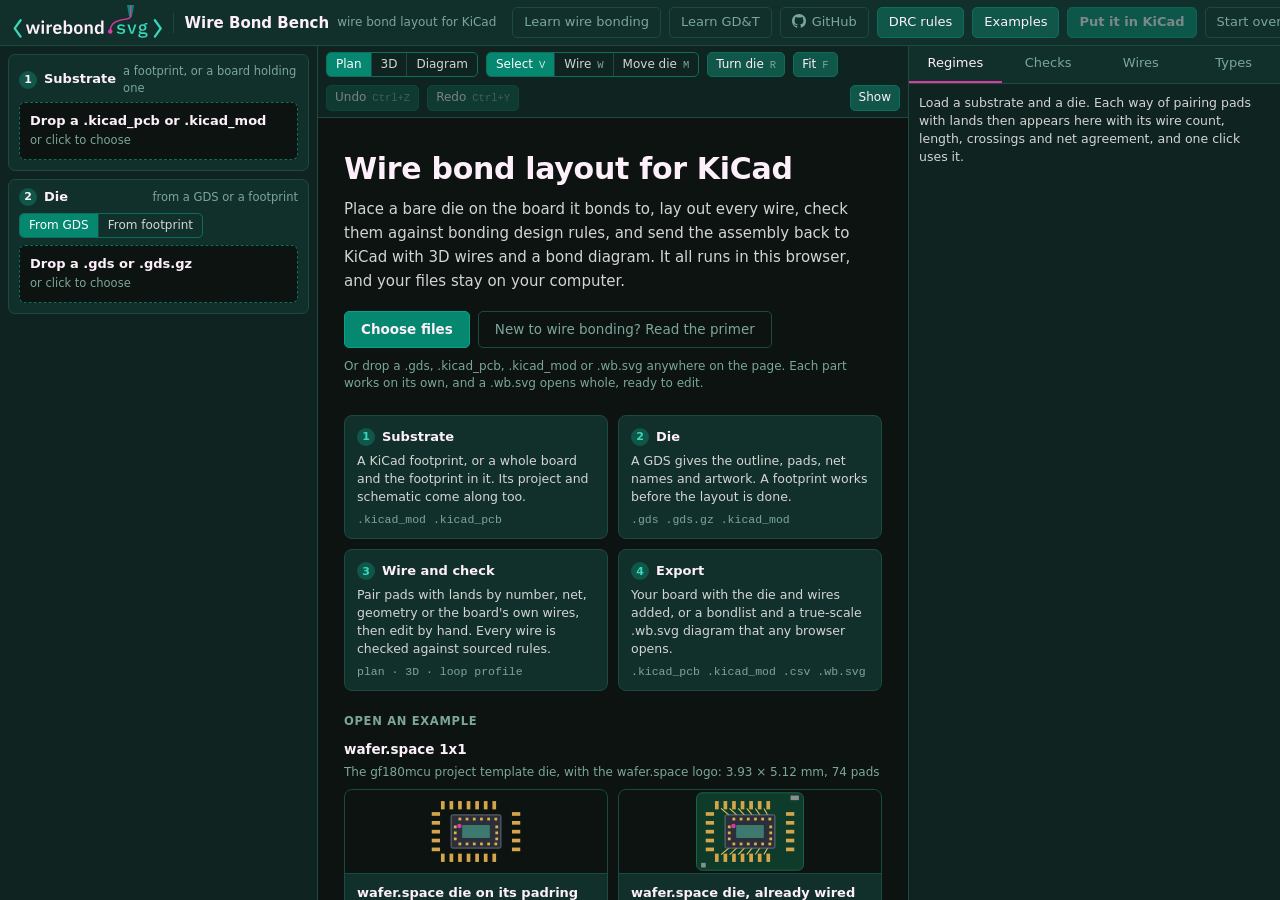
==== app/index.html @ 4c3419e8 "init" ====
<!doctype html>
<html lang="en">
<head>
<meta charset="utf-8">
<meta name="viewport" content="width=device-width, initial-scale=1">
<title>Wire Bond Bench</title>
<link rel="icon" type="image/svg+xml" href="brand/wirebond-icon.svg">
<link rel="stylesheet" href="style.css">
</head>
<body>
<header id="top">
  <div class="brand"><img class="logo" src="brand/wirebond-logo.svg" alt="wirebond.svg" width="151" height="38"><span class="app">Wire Bond Bench</span><span class="sub">wire bond layout for KiCad</span></div>
  <div id="busy" hidden><span id="busyText"></span><span class="bar"><i id="busyBar"></i></span></div>
  <div class="grow"></div>
  <a class="btn ghost" href="../docs/primer/wire-bonding-primer.html" target="_blank" rel="noopener" data-tip="top:primer" style="text-decoration:none">Learn wire bonding</a>
  <a class="btn ghost" href="../docs/primer/gdt.html" target="_blank" rel="noopener" data-tip="top:gdt" style="text-decoration:none">Learn GD&amp;T</a>
  <a class="btn ghost" href="https://github.com/anfroholic/wirebonding.svg" target="_blank" rel="noopener" data-tip="top:repo" style="text-decoration:none"><svg class="gh" viewBox="0 0 16 16" width="14" height="14" aria-hidden="true"><path fill="currentColor" d="M8 0C3.58 0 0 3.58 0 8c0 3.54 2.29 6.53 5.47 7.59.4.07.55-.17.55-.38 0-.19-.01-.82-.01-1.49-2.01.37-2.53-.49-2.69-.94-.09-.23-.48-.94-.82-1.13-.28-.15-.68-.52-.01-.53.63-.01 1.08.58 1.23.82.72 1.21 1.87.87 2.33.66.07-.52.28-.87.51-1.07-1.78-.2-3.64-.89-3.64-3.95 0-.87.31-1.59.82-2.15-.08-.2-.36-1.02.08-2.12 0 0 .67-.21 2.2.82.64-.18 1.32-.27 2-.27.68 0 1.36.09 2 .27 1.53-1.04 2.2-.82 2.2-.82.44 1.1.16 1.92.08 2.12.51.56.82 1.27.82 2.15 0 3.07-1.87 3.75-3.65 3.95.29.25.54.73.54 1.48 0 1.07-.01 1.93-.01 2.2 0 .21.15.46.55.38A8.013 8.013 0 0016 8c0-4.42-3.58-8-8-8z"/></svg>GitHub</a>
  <button class="btn" data-act="openDrc" id="drcBtn">DRC rules</button>
  <div class="menuwrap">
    <button class="btn" data-act="menu" data-menu="sampleMenu">Examples</button>
    <div class="menu pad" id="sampleMenu" hidden></div>
  </div>
  <div class="menuwrap">
    <button class="btn primary" data-act="menu" data-menu="exportMenu" id="exportBtn">Put it in KiCad</button>
    <div class="menu right" id="exportMenu" hidden>
      <button data-act="export" data-what="board">Assembled board and 3D wires (.zip)<small>Your board plus the die, one footprint per wire, and the type library</small></button>
      <button data-act="export" data-what="fp">Die footprint (.kicad_mod)<small>Outline, numbered Fab pads and the artwork image. No copper.</small></button>
      <button data-act="export" data-what="fp3d">Die footprint with 3D model (.kicad_mod)<small>The same, with the die as a STEP embedded in it. One file, nothing to keep beside it.</small></button>
      <button data-act="export" data-what="kit">Die kit (.zip)<small>Footprint, schematic symbol, 3D stand-in and a JSON manifest</small></button>
      <button data-act="export" data-what="bond">Bondlist (.csv)<small>Every wire: ends, heights, type, length</small></button>
      <button data-act="export" data-what="svg">Bond diagram (.wb.svg)<small>True-scale drawing that is also the data: plan, side view, loop profiles</small></button>
    </div>
  </div>
  <button class="btn ghost" data-act="reset">Start over</button>
</header>

<main id="layout">
  <aside id="left"></aside>

  <section id="centre">
    <div id="toolbar">
      <div class="seg" role="group" aria-label="View">
        <button data-act="mode" data-mode="plan" class="on">Plan</button>
        <button data-act="mode" data-mode="3d">3D</button>
        <button data-act="mode" data-mode="diagram">Diagram</button>
      </div>
      <div class="seg" role="group" aria-label="Tool" id="tools">
        <button data-act="tool" data-tool="select" class="on">Select<kbd>V</kbd></button>
        <button data-act="tool" data-tool="wire">Wire<kbd>W</kbd></button>
        <button data-act="tool" data-tool="move">Move die<kbd>M</kbd></button>
      </div>
      <button class="btn small" data-act="rotate">Turn die<kbd>R</kbd></button>
      <button class="btn small" data-act="fit">Fit<kbd>F</kbd></button>
      <button class="btn small" data-act="undo" id="undoBtn" disabled>Undo<kbd>Ctrl+Z</kbd></button>
      <button class="btn small" data-act="redo" id="redoBtn" disabled>Redo<kbd>Ctrl+Y</kbd></button>
      <span id="diagTools" hidden>
        <span class="seg" role="group" aria-label="Diagram shows">
          <button data-act="diagPane" data-tab="picture" class="on">Drawing</button>
          <button data-act="diagPane" data-tab="both">Both</button>
          <button data-act="diagPane" data-tab="code">Code</button>
        </span>
        <span data-show="picture"><button class="btn small" data-act="diagZoom" data-what="out" aria-label="Zoom out">−</button><button class="btn small" data-act="diagZoom" data-what="in" aria-label="Zoom in">+</button></span>
        <label data-show="code" data-tip="diag:wrap"><input type="checkbox" id="diagWrap" data-tip="diag:wrap"> Wrap</label>
        <button class="btn small" data-act="diagCopy" id="diagCopyBtn">Copy code</button>
        <button class="btn small" data-act="diagDownload" id="diagDlBtn">Download .wb.svg</button>
      </span>
      <div class="grow"></div>
      <div class="menuwrap">
        <button class="btn small" data-act="menu" data-menu="showMenu">Show</button>
        <div class="menu right pad" id="showMenu" hidden></div>
      </div>
    </div>
    <div id="stage">
      <div class="canvasbox" id="planBox"><canvas id="plan"></canvas></div>
      <div class="canvasbox" id="tiltBox" hidden><canvas id="tilt"></canvas><div class="hint3d">Drag to orbit, right-drag to pan, scroll to zoom. Height <input id="zExag" type="range" min="1" max="5" step="0.5" value="1" aria-label="Height exaggeration" data-tip="zExag"> <output id="zExagOut" data-tip="zExagOut">1×</output></div></div>
      <div class="canvasbox" id="diagBox" hidden>
        <div id="diagPicture" class="diagpane"></div>
        <pre id="diagCode" class="diagpane" tabindex="0" hidden></pre>
        <div id="diagMsg" hidden></div>
        <div id="diagMeta" data-tip="diag:meta"></div>
      </div>
      <div id="coord"></div>
      <div id="dropHint" hidden><div>Drop files anywhere<small>.kicad_pcb, .kicad_mod, .gds or .gds.gz</small></div></div>
    </div>
    <div id="bottom">
      <div class="canvasbox" id="loopBox"><canvas id="loop"></canvas><span class="info loopinfo" role="button" tabindex="0" data-tip="loopView" aria-label="About the loop view">ⓘ</span></div>
      <div id="inspector"></div>
    </div>
    <div id="empty" hidden></div>
  </section>

  <aside id="right">
    <nav id="tabs">
      <button data-act="tab" data-tab="regimes" class="on">Regimes</button>
      <button data-act="tab" data-tab="checks">Checks</button>
      <button data-act="tab" data-tab="wires">Wires</button>
      <button data-act="tab" data-tab="types">Types</button>
    </nav>
    <div id="tabBody"></div>
  </aside>
</main>

<div id="tip" hidden></div>
<div id="uitip" popover="manual" role="tooltip"></div>
<div id="toasts" role="status" aria-live="polite"></div>
<input type="file" id="pickAny" hidden multiple accept=".kicad_pcb,.kicad_pro,.kicad_sch,.kicad_mod,.gds,.gds2,.gdsii,.gz">
<a id="dl" hidden></a>
<dialog id="drc" aria-labelledby="drcTitle"><div id="drcBody"></div></dialog>
<input type="file" id="pickRules" hidden accept=".json,application/json">
<script src="js/kicad.js"></script>
<script src="js/gds.js"></script>
<script src="js/rules.js"></script>
<script src="js/model.js"></script>
<script src="js/step.js"></script>
<script src="js/export.js"></script>
<script src="js/wbsvg.js"></script>
<script src="js/view.js"></script>
<script src="js/py-config.js"></script>
<script src="js/py-pyodide.js"></script>
<script src="js/py.js"></script>
<script src="js/tips.js"></script>
<script src="js/app.js"></script>
</body>
</html>
---- app/style.css ----
/* Evezor palette, as in evezor_ide/app/static/core/style.css and macro_sharer/app/static/style.css. */
:root {
  --green: #068770; --magenta: #d93aa7; --blue: #3ea9da;
  --shade-1: #0b6f5d; --shade-2: #105649; --shade-3: #12302b; --shade-4: #0c1311;
  --surface: #12302b; --element: #105649; --inset: #0c1311; --panel: #0f2420;
  --ink: #d4d4d4; --ink-high: #fef0fa; --muted: #7ba69c; --line: #1c4a40;
  --brand-ink: #36d9bb; --ok: #36d9bb; --warn: #e8a33d; --bad: #ff6b6b; --info: #8ad6fa;
  --font: "IBM Plex Sans", "Segoe UI", system-ui, -apple-system, sans-serif;
  --mono: "IBM Plex Mono", "Cascadia Mono", Consolas, ui-monospace, monospace;
}
* { box-sizing: border-box; }
html, body { height: 100%; margin: 0; }
body { background: var(--shade-4); color: var(--ink); font: 13px/1.45 var(--font); display: flex; flex-direction: column; overflow: hidden; }
button, input, select { font: inherit; color: inherit; }
kbd { font: 10.5px var(--mono); color: var(--muted); margin-left: 6px; }
small { color: var(--muted); }
code, .mono { font-family: var(--mono); font-size: 0.93em; }
[hidden] { display: none !important; }
:focus-visible { outline: 2px solid var(--blue); outline-offset: 1px; }

#top { flex: 0 0 46px; display: flex; align-items: center; gap: 8px; padding: 0 12px; background: var(--shade-3); border-bottom: 1px solid var(--line); }
.brand { font-weight: 600; color: var(--ink-high); font-size: 15px; display: flex; align-items: center; gap: 8px; white-space: nowrap; }
/* Logo: concept 28 "Period ball" from docs/logo/marks.html, built by docs/logo/make_brand.py. */
.brand .logo { display: block; height: 38px; width: auto; flex: none; }
.brand .app { padding-left: 10px; margin-left: 2px; border-left: 1px solid var(--line); line-height: 20px; }
.brand .sub { font-weight: 400; font-size: 12px; color: var(--muted); }
.grow { flex: 1; }
#busy { display: flex; align-items: center; gap: 10px; margin-left: 18px; color: var(--ink-high); font-size: 12px; white-space: nowrap; }
.bar { width: 170px; height: 5px; background: var(--inset); border-radius: 3px; overflow: hidden; display: inline-block; }
.bar i { display: block; height: 100%; width: 0; background: var(--magenta); transition: width .12s; }

.btn { background: var(--element); border: 1px solid var(--shade-1); border-radius: 5px; padding: 5px 11px; cursor: pointer; color: var(--ink-high); white-space: nowrap; }
.btn:hover { background: var(--shade-1); }
.btn.primary { background: var(--green); border-color: #08a287; font-weight: 600; }
.btn.primary:hover { background: #079c82; }
.btn.ghost { background: transparent; border-color: var(--line); color: var(--muted); }
.btn.ghost:hover { color: var(--ink-high); border-color: var(--shade-1); background: transparent; }
.btn.small { padding: 3px 8px; font-size: 12px; }
.btn[disabled] { opacity: .45; cursor: not-allowed; }
.link { background: none; border: 0; color: var(--blue); padding: 0; cursor: pointer; text-decoration: underline; text-underline-offset: 2px; font-size: 12px; }

.menuwrap { position: relative; }
.menu { position: absolute; top: calc(100% + 5px); left: 0; z-index: 40; background: var(--shade-3); border: 1px solid var(--shade-1); border-radius: 6px; box-shadow: 0 8px 28px rgba(0,0,0,.55); min-width: 310px; padding: 4px; }
.menu.right { left: auto; right: 0; }
.menu.pad { padding: 10px 12px; min-width: 230px; }
.menu > button { display: block; width: 100%; text-align: left; background: none; border: 0; padding: 7px 9px; border-radius: 4px; cursor: pointer; color: var(--ink-high); }
.menu > button:hover { background: var(--element); }
.menu > button[disabled] { opacity: .45; cursor: not-allowed; background: none; }
.menu small { display: block; font-size: 11.5px; }
.menu h5 { margin: 8px 0 4px; font-size: 11px; color: var(--muted); font-weight: 600; text-transform: uppercase; letter-spacing: .05em; }
.menu h5:first-child { margin-top: 0; }
.menu label { display: flex; align-items: center; gap: 7px; padding: 2px 0; cursor: pointer; }

#layout { flex: 1; min-height: 0; display: grid; grid-template-columns: 318px minmax(0, 1fr) 372px; }
#left, #right { background: var(--panel); overflow-y: auto; min-height: 0; }
#left { border-right: 1px solid var(--line); padding: 8px; }
#right { border-left: 1px solid var(--line); display: flex; flex-direction: column; overflow: hidden; }
#centre { display: flex; flex-direction: column; min-width: 0; min-height: 0; position: relative; }

#toolbar { flex: 0 0 auto; display: flex; flex-wrap: wrap; align-items: center; gap: 8px; padding: 6px 8px; background: var(--panel); border-bottom: 1px solid var(--line); }
.seg { display: inline-flex; border: 1px solid var(--shade-1); border-radius: 5px; overflow: hidden; }
.seg button { background: transparent; border: 0; padding: 3px 9px; font-size: 12px; cursor: pointer; color: var(--ink); border-right: 1px solid var(--line); }
.seg button:last-child { border-right: 0; }
.seg button:hover { background: var(--element); }
.seg button.on { background: var(--green); color: #fff; }
.seg button.on kbd { color: #c6efe6; }

#stage { flex: 1; min-height: 0; position: relative; background: var(--shade-4); }
.canvasbox { position: absolute; inset: 0; overflow: hidden; }
.canvasbox canvas { display: block; touch-action: none; }
.hint3d { position: absolute; left: 12px; top: 8px; color: var(--muted); font-size: 12px; display: flex; align-items: center; gap: 8px; pointer-events: auto; }
.hint3d { white-space: nowrap; }
.hint3d input[type=range] { width: 90px; accent-color: var(--magenta); }
#coord { position: absolute; right: 12px; bottom: 8px; font: 11.5px var(--mono); color: var(--muted); pointer-events: none; }
#dropHint { position: absolute; inset: 10px; border: 2px dashed var(--magenta); border-radius: 10px; background: rgba(12,19,17,.82); display: flex; align-items: center; justify-content: center; font-size: 20px; color: var(--ink-high); text-align: center; z-index: 20; pointer-events: none; }
#dropHint small { display: block; font-size: 13px; margin-top: 4px; }

#empty { position: absolute; inset: var(--toolbar-h, 41px) 0 0 0; z-index: 5; display: flex; padding: 26px; overflow: auto; background: var(--shade-4); }
.welcome { max-width: 860px; margin: auto; padding-block: 8px 4px; }
.welcome .hero { margin-bottom: 22px; }
.welcome h1 { color: var(--ink-high); font-size: 30px; font-weight: 600; line-height: 1.15; margin: 0 0 10px; letter-spacing: -.01em; }
.welcome p { color: var(--ink); margin: 0 0 18px; font-size: 14px; }
.welcome .lede { max-width: 660px; font-size: 15px; line-height: 1.6; }
.welcome .btn.big { padding: 8px 16px; font-size: 13.5px; text-decoration: none; }
.welcome .droptip { display: block; margin-top: 10px; font-size: 12px; }
.welcome .status { margin-top: 26px; padding-top: 14px; border-top: 1px solid var(--line); color: var(--muted); font-size: 12px; line-height: 1.55; }
.welcome .status b { color: var(--ink); font-weight: 600; }
.welcome .status .repolinks { display: block; margin-top: 6px; }
#top .btn .gh { vertical-align: -2px; margin-right: 6px; }
.welcome h2 { color: var(--muted); font-size: 11.5px; font-weight: 600; text-transform: uppercase; letter-spacing: .06em; margin: 22px 0 10px; }
.exgroup { margin-bottom: 14px; }
.exgroup h3 { margin: 0 0 8px; font-size: 13.5px; font-weight: 600; color: var(--ink-high); display: flex; flex-wrap: wrap; align-items: baseline; gap: 4px 10px; }
.exgroup h3 small { font-weight: 400; font-size: 12px; }
.excards { display: grid; grid-template-columns: repeat(auto-fill, minmax(230px, 1fr)); gap: 10px; }
.excard { display: flex; flex-direction: column; text-align: left; padding: 0; overflow: hidden; cursor: pointer; background: var(--surface); border: 1px solid var(--line); border-radius: 8px; transition: border-color .12s, transform .12s; }
.excard:hover { border-color: var(--green); transform: translateY(-1px); }
.excard .t { display: flex; flex-direction: column; gap: 4px; padding: 10px 12px 12px; }
.excard b { color: var(--ink-high); font-size: 13px; }
.excard .t > span { color: var(--ink); font-size: 12px; line-height: 1.45; }
.excard .t > .ext { font: 11px var(--mono); color: var(--muted); margin-top: 3px; }
.exart { display: block; width: 100%; height: 84px; background: var(--inset); border-bottom: 1px solid var(--line); }
.exart .pcb { fill: #0e3b2a; stroke: #1d6a4d; stroke-width: 1; }
.exart .part { fill: #8a8f96; }
.exart .lands rect { fill: #d4a54a; }
.exart .die { fill: #2a2f3a; stroke: #6c7686; stroke-width: 1; }
.exart .die.fp { fill: none; stroke-dasharray: 3 2; }
.exart .art { fill: #4fb79d; opacity: .55; }
.exart .logo { fill: var(--magenta); }
.exart .pads rect { fill: #e0ae4a; }
.exart .wires line { stroke: #f0c860; stroke-width: 1.1; }
.exart .wires line.d2d { stroke: #5aa9e6; }
.exart .wires line.stk { stroke: #9b7fd4; }
.exart .bank { fill: var(--magenta); opacity: .45; }
.flow { display: grid; grid-template-columns: repeat(2, minmax(0, 1fr)); gap: 10px; margin-bottom: 8px; }
.flow > div { display: flex; flex-direction: column; background: var(--surface); border: 1px solid var(--line); border-radius: 8px; padding: 12px; }
.flow b { display: flex; align-items: center; gap: 7px; color: var(--ink-high); margin-bottom: 5px; }
.flow b i { font-style: normal; display: inline-grid; place-items: center; width: 18px; height: 18px; border-radius: 50%; background: var(--element); color: var(--brand-ink); font-size: 11px; }
.flow .ext { margin-top: auto !important; padding-top: 7px; }
.flow span { color: var(--ink); font-size: 12.5px; }
.flow .ext { display: block; font: 11.5px var(--mono); color: var(--muted); margin-top: 7px; }
.welcome .row { display: flex; gap: 8px; flex-wrap: wrap; align-items: center; }

#bottom { flex: 0 0 172px; display: flex; border-top: 1px solid var(--line); min-height: 0; }
#loopBox { position: relative; flex: 1; min-width: 0; }
#inspector { flex: 0 0 264px; background: var(--panel); border-left: 1px solid var(--line); padding: 9px 11px; overflow-y: auto; font-size: 12.5px; }
#inspector h4 { margin: 0 0 6px; color: var(--ink-high); font-size: 13px; font-weight: 600; }
#inspector dl { display: grid; grid-template-columns: auto 1fr; gap: 1px 10px; margin: 0 0 7px; }
#inspector dt { color: var(--muted); }
#inspector dd { margin: 0; font-family: var(--mono); font-size: 12px; overflow-wrap: anywhere; }
#inspector .acts { display: flex; flex-wrap: wrap; gap: 5px; }
#inspector input, #inspector select { width: 100%; }

/* left steps */
.step { background: var(--surface); border: 1px solid var(--line); border-radius: 7px; margin-bottom: 8px; }
.step > h3 { margin: 0; padding: 8px 10px 6px; font-size: 13px; font-weight: 600; color: var(--ink-high); display: flex; align-items: center; gap: 7px; }
.step > h3 .num { width: 18px; height: 18px; border-radius: 50%; background: var(--element); color: var(--ink-high); font-size: 11px; display: inline-flex; align-items: center; justify-content: center; flex: none; }
.step.done > h3 .num { background: var(--green); }
.step > h3 small { margin-left: auto; font-weight: 400; font-size: 11.5px; }
.step .body { padding: 0 10px 10px; }
.drop { display: block; width: 100%; border: 1px dashed var(--shade-1); border-radius: 6px; padding: 9px 10px; background: var(--inset); text-align: left; cursor: pointer; color: var(--ink); }
.drop:hover, .drop.over { border-color: var(--magenta); background: #15211e; }
.drop b { color: var(--ink-high); font-weight: 600; display: block; overflow-wrap: anywhere; }
.drop small { font-size: 11.5px; }
.field { display: grid; grid-template-columns: 96px minmax(0, 1fr); align-items: center; gap: 6px; margin-top: 6px; font-size: 12.5px; }
.field > span { color: var(--muted); }
.field.wide { grid-template-columns: 1fr; }
input[type=text], input[type=number], select { background: var(--inset); border: 1px solid var(--line); border-radius: 4px; padding: 3px 6px; min-width: 0; width: 100%; }
input[type=number] { font-family: var(--mono); font-size: 12px; }
input[type=range] { accent-color: var(--green); width: 100%; }
input[type=checkbox], input[type=radio] { accent-color: var(--green); }
.duo { display: grid; grid-template-columns: 1fr 1fr; gap: 6px; }
.duo .field { grid-template-columns: auto minmax(0, 1fr); }
.note { margin-top: 7px; font-size: 12px; color: var(--muted); }
.note b { color: var(--ink); font-weight: 600; }
.stats { display: grid; grid-template-columns: repeat(3, 1fr); gap: 5px; margin-top: 8px; }
.stats div { background: var(--inset); border-radius: 5px; padding: 4px 7px; }
.stats b { display: block; font: 600 13.5px var(--mono); color: var(--ink-high); }
.stats span { font-size: 11px; color: var(--muted); }
.warnline { margin-top: 7px; font-size: 12px; color: var(--warn); }
/* What wbx.py said, under the tolerance */
#tolRun small { color: var(--muted); }
.pyout { margin: 4px 0 0; padding-left: 16px; font: 11.5px var(--mono); }
.pyout.err { color: var(--bad); }
.pyout.warn { color: var(--warn); }
details.more { margin-top: 8px; }
details.more > summary { cursor: pointer; color: var(--blue); font-size: 12px; }
.layerlist { max-height: 210px; overflow-y: auto; margin-top: 5px; background: var(--inset); border-radius: 5px; padding: 4px 6px; }
.layerlist label { display: grid; grid-template-columns: 16px 14px 1fr auto; gap: 6px; align-items: center; font: 11.5px var(--mono); padding: 1px 0; cursor: pointer; }
.layerlist input[type=color] { width: 14px; height: 14px; padding: 0; border: 0; background: none; cursor: pointer; }
.layerlist small { font: 10.5px var(--mono); }

/* right */
#tabs { display: flex; flex: 0 0 auto; border-bottom: 1px solid var(--line); background: var(--shade-3); }
#tabs button { flex: 1; background: none; border: 0; padding: 8px 4px; cursor: pointer; color: var(--muted); border-bottom: 2px solid transparent; font-weight: 500; }
#tabs button:hover { color: var(--ink-high); }
#tabs button.on { color: var(--ink-high); border-bottom-color: var(--magenta); }
#tabs .count { font: 10.5px var(--mono); padding: 0 5px; border-radius: 8px; margin-left: 4px; background: var(--element); color: var(--ink-high); }
#tabs .count.warn { background: var(--warn); color: #201400; }
#tabs .count.bad { background: var(--bad); color: #2c0606; }
#tabBody { flex: 1; overflow-y: auto; padding: 10px; min-height: 0; }
.lead { color: var(--ink); margin: 0 0 9px; font-size: 12.5px; }
.regime { border: 1px solid var(--line); background: var(--surface); border-radius: 7px; margin-bottom: 7px; padding: 8px 10px; cursor: pointer; display: block; width: 100%; text-align: left; }
.regime:hover { border-color: var(--magenta); }
.regime.on { border-color: var(--green); box-shadow: inset 3px 0 0 var(--green); }
.regime.off { opacity: .55; cursor: default; }
.regime.off:hover { border-color: var(--line); }
.regime header { display: flex; align-items: center; gap: 6px; }
.regime header b { color: var(--ink-high); font-weight: 600; }
.regime header .tag { margin-left: auto; }
.regime p { margin: 2px 0 6px; font-size: 12px; color: var(--muted); }
.metrics { display: grid; grid-template-columns: repeat(5, 1fr); gap: 2px; }
.metrics div { font-size: 10.5px; color: var(--muted); }
.metrics b { display: block; font: 600 12.5px var(--mono); color: var(--ink-high); }
.metrics b.warn { color: var(--warn); }
.metrics b.bad { color: var(--bad); }
.tag { font-size: 10.5px; padding: 0 6px; border-radius: 8px; background: var(--element); color: var(--ink-high); white-space: nowrap; }
.tag.ok { background: #0d4a3f; color: var(--ok); }
.tag.warn { background: #4a3510; color: var(--warn); }
.tag.fail { background: #4a1a1a; color: var(--bad); }
.tag.info { background: #123a4a; color: var(--info); }
.tag.na { background: #2b3a37; color: var(--muted); }
.check { border-bottom: 1px solid var(--line); padding: 7px 2px; cursor: pointer; }
.check:hover, .check.on { background: var(--surface); }
.check.hit { box-shadow: inset 3px 0 0 var(--magenta); padding-left: 8px; }
.check header { display: flex; align-items: center; gap: 6px; }
.check header b { font-weight: 500; color: var(--ink-high); }
.check header .tag { margin-left: auto; }
.check .val { font: 12px var(--mono); }
.check small { display: block; font-size: 11.5px; }
.check .limit { display: inline-flex; gap: 4px; align-items: center; font-size: 11.5px; color: var(--muted); margin-left: 8px; }
.check .limit input { width: 58px; padding: 0 4px; }
table.wires { width: 100%; border-collapse: collapse; font-size: 12px; }
table.wires th { text-align: left; color: var(--muted); font-weight: 500; font-size: 11px; position: sticky; top: -10px; background: var(--panel); padding: 2px 4px; }
table.wires td { padding: 2px 4px; border-top: 1px solid var(--line); font-family: var(--mono); font-size: 11.5px; white-space: nowrap; }
table.wires td.net { max-width: 86px; overflow: hidden; text-overflow: ellipsis; }
table.wires tr { cursor: pointer; scroll-margin-top: 24px; }
table.wires tr:hover td { background: var(--surface); }
table.wires tr.on td { background: #3b1f35; }
table.wires:focus { outline: none; }
table.wires:focus-visible { outline: 1px solid var(--shade-1); outline-offset: 1px; }
#inspector .bulkpin { display: flex; align-items: center; gap: 6px; margin-top: 7px; color: var(--ink); }
#inspector .bulkpin input { width: auto; margin: 0; }
table.wires select { padding: 0 2px; font-size: 11px; font-family: var(--mono); }
.tools { display: flex; gap: 6px; flex-wrap: wrap; margin-bottom: 8px; align-items: center; }
.type { background: var(--surface); border: 1px solid var(--line); border-radius: 7px; padding: 8px 10px; margin-bottom: 8px; }
.type.on { border-color: var(--magenta); box-shadow: inset 3px 0 0 var(--magenta); }
.type .head { display: grid; grid-template-columns: 16px 1fr auto; gap: 7px; align-items: center; }
.type .head input[type=color] { width: 16px; height: 16px; padding: 0; border: 0; background: none; cursor: pointer; }
.type .head input[type=text] { font-weight: 600; }
.type svg { display: block; width: 100%; height: 64px; background: var(--inset); border-radius: 4px; margin: 6px 0; }
.type .grid { display: grid; grid-template-columns: repeat(4, minmax(0, 1fr)); gap: 5px; }
.type label { display: block; font-size: 11px; color: var(--muted); }
.type label.span2 { grid-column: span 2; }
.type label.span4 { grid-column: span 4; }
.type .moves { font-family: var(--mono); font-size: 12px; }
.bad-input { border-color: var(--bad) !important; }
.rule { display: grid; grid-template-columns: minmax(0, 1fr) 96px 20px; gap: 5px; margin-top: 5px; align-items: center; }
.rule input { font-family: var(--mono); font-size: 12px; }
.x { background: none; border: 0; color: var(--muted); cursor: pointer; padding: 0; font-size: 14px; }
.x:hover { color: var(--bad); }
.dielist { display: grid; gap: 3px; margin-bottom: 8px; }
.dierow { display: grid; grid-template-columns: auto minmax(0, 1fr) auto auto; gap: 7px; align-items: center; background: var(--inset); border: 1px solid transparent; border-radius: 5px; padding: 3px 7px; cursor: pointer; font-size: 12px; }
.dierow:hover { border-color: var(--shade-1); }
.dierow.on { border-color: var(--blue); }
.dierow b { font: 600 12px var(--mono); color: var(--ink-high); }
.dierow span { overflow: hidden; text-overflow: ellipsis; white-space: nowrap; }
.dierow small { color: var(--muted); font-size: 11px; white-space: nowrap; }

/* Tips on controls and values (js/tips.js). A manual popover, so it sits above the DRC dialog too; the UA's centring is undone here. */
#uitip { position: fixed; inset: auto; margin: 0; z-index: 70; pointer-events: none; overflow: visible; max-width: 320px; width: max-content; padding: 6px 9px; background: var(--inset); color: var(--ink-high); border: 1px solid var(--shade-1); border-radius: 5px; box-shadow: 0 6px 22px rgba(0,0,0,.55); font: 12px/1.45 var(--font); text-align: left; white-space: normal; }
#uitip p { margin: 0; }
#uitip p + p { margin-top: 5px; }
#uitip.why { border-color: var(--warn); }
.info { display: inline-block; margin-left: 3px; color: var(--blue); font-size: 12px; line-height: 1; font-weight: 400; cursor: help; user-select: none; vertical-align: baseline; }
.info:hover, .info:focus-visible { color: var(--ink-high); }
.loopinfo { position: absolute; left: 8px; bottom: 5px; font-size: 13px; }
#tip { position: fixed; z-index: 50; pointer-events: none; background: #06100e; border: 1px solid var(--shade-1); border-radius: 5px; padding: 4px 8px; font-size: 12px; color: var(--ink-high); max-width: 300px; }
#tip small { display: block; font-size: 11.5px; }
#toasts { position: fixed; left: 332px; bottom: 186px; z-index: 60; display: flex; flex-direction: column; gap: 6px; max-width: 430px; pointer-events: none; }   /* text only, so clicks reach the plan under it */
.toast { background: var(--shade-3); border: 1px solid var(--shade-1); border-left: 4px solid var(--green); border-radius: 5px; padding: 7px 11px; color: var(--ink-high); box-shadow: 0 6px 20px rgba(0,0,0,.5); font-size: 12.5px; }
.toast.err { border-left-color: var(--bad); }
.toast.warn { border-left-color: var(--warn); }

@media (max-width: 1180px) { #layout { grid-template-columns: 280px minmax(0, 1fr) 310px; } .brand .sub { display: none; } .metrics { grid-template-columns: repeat(3, 1fr); } }

/* DRC rules: tier marks, and the panel. A placeholder is dashed and grey so it can't pass for a sourced number. */
.tier { font-size: 10px; padding: 0 5px; border-radius: 3px; white-space: nowrap; border: 1px solid; letter-spacing: .02em; }
.tier.standard { color: #36d9bb; border-color: var(--green); background: #0b3a32; }
.tier.vendor { color: #8ad6fa; border-color: var(--blue); background: #10324a; }
.tier.thumb { color: #f39bd8; border-color: var(--magenta); background: #3d1534; }
.tier.placeholder { color: #c9c9c9; border-style: dashed; border-color: #8a8a8a; background: repeating-linear-gradient(135deg, #2a2a2a 0 4px, #333 4px 8px); font-style: italic; }
.check header .tier { margin-left: auto; }
.check header .tier + .tag { margin-left: 0; }
.tag.off { background: #2b3a37; color: var(--muted); text-decoration: line-through; }
#drc { width: min(1040px, 94vw); max-height: 88vh; padding: 0; background: var(--shade-3); color: var(--ink); border: 1px solid var(--shade-1); border-radius: 8px; box-shadow: 0 16px 48px rgba(0,0,0,.6); }
#drc::backdrop { background: rgba(4, 10, 9, .6); }
#drcBody { padding: 0 16px 14px; }
/* Diagram view: the .wb.svg on white, as a browser shows the file, its code, or both side by side. */
#diagTools { display: inline-flex; align-items: center; gap: 6px; padding-left: 8px; border-left: 1px solid var(--line); }
#diagTools > span { display: inline-flex; gap: 4px; }
#diagTools label { display: inline-flex; align-items: center; gap: 4px; font-size: 12px; white-space: nowrap; cursor: pointer; }
#diagTools input { accent-color: var(--magenta); margin: 0; }
#diagBox { display: grid; grid-template-columns: minmax(0, 1fr); grid-template-rows: minmax(0, 1fr); }
#diagBox.both { grid-template-columns: minmax(0, 1fr) minmax(0, 1fr); }
.diagpane { min-height: 0; overflow: auto; margin: 0; }
#diagPicture { background: #fff; cursor: grab; }
#diagPicture.drag { cursor: grabbing; }
#diagCode { background: var(--inset); padding: 10px 14px 28px; font: 12px/1.55 var(--mono); color: var(--ink); white-space: pre; tab-size: 2; }
#diagBox.both #diagCode { border-left: 1px solid var(--line); }
#diagCode.wrap { white-space: pre-wrap; overflow-wrap: anywhere; }
#diagMsg { position: absolute; inset: 0; display: flex; align-items: center; justify-content: center; padding: 30px; text-align: center; background: var(--shade-4); color: var(--muted); font-size: 14px; }
#diagMeta { position: absolute; right: 10px; bottom: 8px; font: 11px var(--mono); color: var(--muted); background: rgba(12, 19, 17, .88); border: 1px solid var(--line); border-radius: 4px; padding: 2px 7px; }
#diagMeta:empty { display: none; }
.sx-t { color: var(--blue); }
.sx-a { color: var(--muted); }
.sx-wb { color: #f39bd8; }
.sx-v { color: #e3c98f; }
.sx-c { color: var(--muted); font-style: italic; }
#drc .drchead { position: sticky; top: 0; z-index: 1; display: flex; align-items: center; gap: 6px; padding: 12px 0 8px; background: var(--shade-3); border-bottom: 1px solid var(--line); margin-bottom: 8px; }
#drc h2 { margin: 0; font-size: 16px; color: var(--ink-high); font-weight: 600; }
#drc h3 { margin: 14px 0 4px; font-size: 12px; text-transform: uppercase; letter-spacing: .06em; color: var(--muted); font-weight: 600; }
#drc a { color: var(--blue); }
#drc .lead .tier { margin: 0 2px; }
.drcrule { display: grid; grid-template-columns: 34px minmax(0, 1fr) 190px; gap: 10px; align-items: start; padding: 7px 4px; border-bottom: 1px solid var(--line); }
.drcrule.off { opacity: .55; }
.drcrule .key { font: 600 12px var(--mono); color: var(--ink-high); padding-top: 1px; }
.drcrule .top { display: flex; align-items: center; gap: 6px; flex-wrap: wrap; }
.drcrule .top b { font-weight: 500; color: var(--ink-high); }
.drcrule .meaning { font-size: 12.5px; }
.drcrule .meta { font-size: 11.5px; color: var(--muted); }
.drcrule .ctl { display: flex; align-items: center; gap: 6px; justify-content: flex-end; }
.drcrule .ctl input[type=number] { width: 78px; }
.drcrule .ctl .unit { min-width: 34px; font-size: 12px; color: var(--muted); }
@media (max-width: 560px) { .flow { grid-template-columns: minmax(0, 1fr); } }
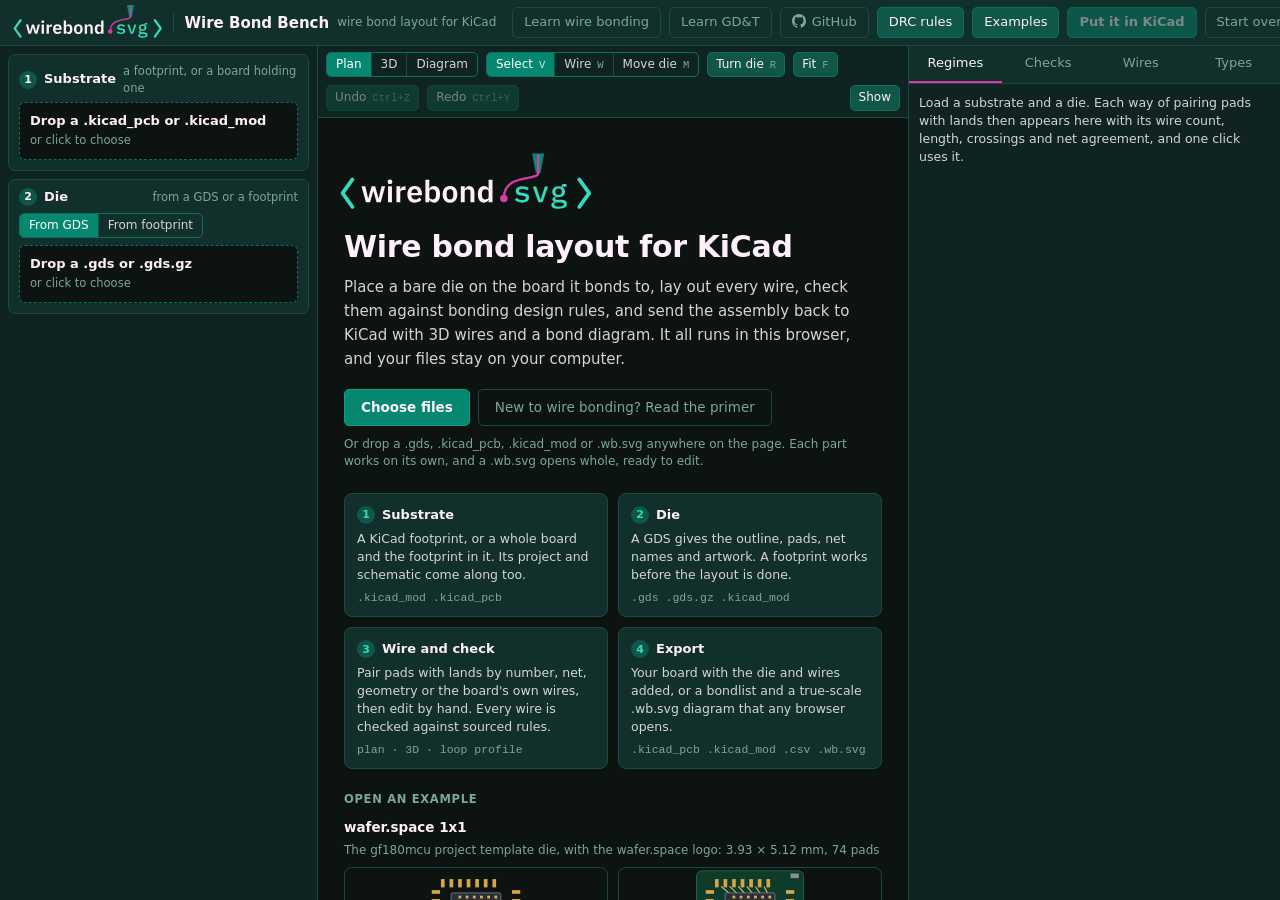
==== commit c7f1d1ce: "change to wirebond.svg, port python, etc." ====
--- a/app/index.html
+++ b/app/index.html
@@ -1,20 +1,35 @@
 <!doctype html>
+<!--
+  Wire Bond Bench, the browser app of wirebond.svg: wire bond layout for KiCad.
+  https://github.com/anfroholic/wirebond.svg
+  (c) Andrew Wingate, MIT licence. The logo and icon are in brand/, and docs/logo/make_brand.py builds them.
+-->
 <html lang="en">
 <head>
 <meta charset="utf-8">
 <meta name="viewport" content="width=device-width, initial-scale=1">
-<title>Wire Bond Bench</title>
+<title>Wire Bond Bench · wirebond.svg</title>
+<meta name="description" content="Wire Bond Bench, from the wirebond.svg project: wire bond layout for KiCad. Place a bare die, lay out and check every wire, and write the assembly back to KiCad with 3D wires and a .wb.svg bond diagram.">
+<meta name="application-name" content="Wire Bond Bench">
+<meta name="author" content="Andrew Wingate">
+<meta name="generator" content="wirebond.svg">
+<meta name="theme-color" content="#068770">
+<meta property="og:title" content="Wire Bond Bench · wirebond.svg">
+<meta property="og:description" content="Wire bond layout for KiCad, in the browser. Part of wirebond.svg, a viewable wire bond exchange format.">
+<meta property="og:url" content="https://anfroholic.github.io/wirebond.svg/app/">
+<meta property="og:site_name" content="wirebond.svg">
 <link rel="icon" type="image/svg+xml" href="brand/wirebond-icon.svg">
+<link rel="apple-touch-icon" href="brand/wirebond-icon.svg">
 <link rel="stylesheet" href="style.css">
 </head>
 <body>
 <header id="top">
-  <div class="brand"><img class="logo" src="brand/wirebond-logo.svg" alt="wirebond.svg" width="151" height="38"><span class="app">Wire Bond Bench</span><span class="sub">wire bond layout for KiCad</span></div>
+  <div class="brand"><a href="https://github.com/anfroholic/wirebond.svg" target="_blank" rel="noopener" data-tip="top:brand" class="logolink"><img class="logo" src="brand/wirebond-logo.svg" alt="wirebond.svg" width="151" height="38"></a><span class="app">Wire Bond Bench</span><span class="sub">wire bond layout for KiCad</span></div>
   <div id="busy" hidden><span id="busyText"></span><span class="bar"><i id="busyBar"></i></span></div>
   <div class="grow"></div>
   <a class="btn ghost" href="../docs/primer/wire-bonding-primer.html" target="_blank" rel="noopener" data-tip="top:primer" style="text-decoration:none">Learn wire bonding</a>
   <a class="btn ghost" href="../docs/primer/gdt.html" target="_blank" rel="noopener" data-tip="top:gdt" style="text-decoration:none">Learn GD&amp;T</a>
-  <a class="btn ghost" href="https://github.com/anfroholic/wirebonding.svg" target="_blank" rel="noopener" data-tip="top:repo" style="text-decoration:none"><svg class="gh" viewBox="0 0 16 16" width="14" height="14" aria-hidden="true"><path fill="currentColor" d="M8 0C3.58 0 0 3.58 0 8c0 3.54 2.29 6.53 5.47 7.59.4.07.55-.17.55-.38 0-.19-.01-.82-.01-1.49-2.01.37-2.53-.49-2.69-.94-.09-.23-.48-.94-.82-1.13-.28-.15-.68-.52-.01-.53.63-.01 1.08.58 1.23.82.72 1.21 1.87.87 2.33.66.07-.52.28-.87.51-1.07-1.78-.2-3.64-.89-3.64-3.95 0-.87.31-1.59.82-2.15-.08-.2-.36-1.02.08-2.12 0 0 .67-.21 2.2.82.64-.18 1.32-.27 2-.27.68 0 1.36.09 2 .27 1.53-1.04 2.2-.82 2.2-.82.44 1.1.16 1.92.08 2.12.51.56.82 1.27.82 2.15 0 3.07-1.87 3.75-3.65 3.95.29.25.54.73.54 1.48 0 1.07-.01 1.93-.01 2.2 0 .21.15.46.55.38A8.013 8.013 0 0016 8c0-4.42-3.58-8-8-8z"/></svg>GitHub</a>
+  <a class="btn ghost" href="https://github.com/anfroholic/wirebond.svg" target="_blank" rel="noopener" data-tip="top:repo" style="text-decoration:none"><svg class="gh" viewBox="0 0 16 16" width="14" height="14" aria-hidden="true"><path fill="currentColor" d="M8 0C3.58 0 0 3.58 0 8c0 3.54 2.29 6.53 5.47 7.59.4.07.55-.17.55-.38 0-.19-.01-.82-.01-1.49-2.01.37-2.53-.49-2.69-.94-.09-.23-.48-.94-.82-1.13-.28-.15-.68-.52-.01-.53.63-.01 1.08.58 1.23.82.72 1.21 1.87.87 2.33.66.07-.52.28-.87.51-1.07-1.78-.2-3.64-.89-3.64-3.95 0-.87.31-1.59.82-2.15-.08-.2-.36-1.02.08-2.12 0 0 .67-.21 2.2.82.64-.18 1.32-.27 2-.27.68 0 1.36.09 2 .27 1.53-1.04 2.2-.82 2.2-.82.44 1.1.16 1.92.08 2.12.51.56.82 1.27.82 2.15 0 3.07-1.87 3.75-3.65 3.95.29.25.54.73.54 1.48 0 1.07-.01 1.93-.01 2.2 0 .21.15.46.55.38A8.013 8.013 0 0016 8c0-4.42-3.58-8-8-8z"/></svg>GitHub</a>
   <button class="btn" data-act="openDrc" id="drcBtn">DRC rules</button>
   <div class="menuwrap">
     <button class="btn" data-act="menu" data-menu="sampleMenu">Examples</button>
@@ -107,17 +122,16 @@
 <a id="dl" hidden></a>
 <dialog id="drc" aria-labelledby="drcTitle"><div id="drcBody"></div></dialog>
 <input type="file" id="pickRules" hidden accept=".json,application/json">
+<script src="js/brand.js"></script>
 <script src="js/kicad.js"></script>
 <script src="js/gds.js"></script>
 <script src="js/rules.js"></script>
 <script src="js/model.js"></script>
 <script src="js/step.js"></script>
+<script src="js/seal.js"></script>
 <script src="js/export.js"></script>
 <script src="js/wbsvg.js"></script>
 <script src="js/view.js"></script>
-<script src="js/py-config.js"></script>
-<script src="js/py-pyodide.js"></script>
-<script src="js/py.js"></script>
 <script src="js/tips.js"></script>
 <script src="js/app.js"></script>
 </body>
--- a/app/style.css
+++ b/app/style.css
@@ -1,4 +1,5 @@
-/* Evezor palette, as in evezor_ide/app/static/core/style.css and macro_sharer/app/static/style.css. */
+/* Wire Bond Bench, part of wirebond.svg: https://github.com/anfroholic/wirebond.svg. (c) Andrew Wingate, MIT licence.
+   Evezor palette, as in evezor_ide/app/static/core/style.css and macro_sharer/app/static/style.css. */
 :root {
   --green: #068770; --magenta: #d93aa7; --blue: #3ea9da;
   --shade-1: #0b6f5d; --shade-2: #105649; --shade-3: #12302b; --shade-4: #0c1311;
@@ -22,6 +23,7 @@
 .brand { font-weight: 600; color: var(--ink-high); font-size: 15px; display: flex; align-items: center; gap: 8px; white-space: nowrap; }
 /* Logo: concept 28 "Period ball" from docs/logo/marks.html, built by docs/logo/make_brand.py. */
 .brand .logo { display: block; height: 38px; width: auto; flex: none; }
+.brand .logolink { display: block; flex: none; border-radius: 4px; }
 .brand .app { padding-left: 10px; margin-left: 2px; border-left: 1px solid var(--line); line-height: 20px; }
 .brand .sub { font-weight: 400; font-size: 12px; color: var(--muted); }
 .grow { flex: 1; }
@@ -78,6 +80,8 @@
 #empty { position: absolute; inset: var(--toolbar-h, 41px) 0 0 0; z-index: 5; display: flex; padding: 26px; overflow: auto; background: var(--shade-4); }
 .welcome { max-width: 860px; margin: auto; padding-block: 8px 4px; }
 .welcome .hero { margin-bottom: 22px; }
+/* The wirebond.svg logo over the welcome, the same mark as the top bar, larger. */
+.welcome .herologo { display: block; height: 64px; width: auto; margin: 0 0 14px -6px; }
 .welcome h1 { color: var(--ink-high); font-size: 30px; font-weight: 600; line-height: 1.15; margin: 0 0 10px; letter-spacing: -.01em; }
 .welcome p { color: var(--ink); margin: 0 0 18px; font-size: 14px; }
 .welcome .lede { max-width: 660px; font-size: 15px; line-height: 1.6; }
@@ -86,6 +90,8 @@
 .welcome .status { margin-top: 26px; padding-top: 14px; border-top: 1px solid var(--line); color: var(--muted); font-size: 12px; line-height: 1.55; }
 .welcome .status b { color: var(--ink); font-weight: 600; }
 .welcome .status .repolinks { display: block; margin-top: 6px; }
+.welcome .status .madewith { display: flex; align-items: center; gap: 8px; margin-top: 12px; }
+.welcome .status .madewith img { width: 22px; height: 22px; flex: none; }
 #top .btn .gh { vertical-align: -2px; margin-right: 6px; }
 .welcome h2 { color: var(--muted); font-size: 11.5px; font-weight: 600; text-transform: uppercase; letter-spacing: .06em; margin: 22px 0 10px; }
 .exgroup { margin-bottom: 14px; }
@@ -157,11 +163,10 @@
 .stats b { display: block; font: 600 13.5px var(--mono); color: var(--ink-high); }
 .stats span { font-size: 11px; color: var(--muted); }
 .warnline { margin-top: 7px; font-size: 12px; color: var(--warn); }
-/* What wbx.py said, under the tolerance */
-#tolRun small { color: var(--muted); }
-.pyout { margin: 4px 0 0; padding-left: 16px; font: 11.5px var(--mono); }
-.pyout.err { color: var(--bad); }
-.pyout.warn { color: var(--warn); }
+/* The checks at the zone's edges, under the tolerance */
+.zoneout { margin: 4px 0 0; padding-left: 16px; font: 11.5px var(--mono); }
+.zoneout .err { color: var(--bad); }
+.zoneout .warn { color: var(--warn); }
 details.more { margin-top: 8px; }
 details.more > summary { cursor: pointer; color: var(--blue); font-size: 12px; }
 .layerlist { max-height: 210px; overflow-y: auto; margin-top: 5px; background: var(--inset); border-radius: 5px; padding: 4px 6px; }
